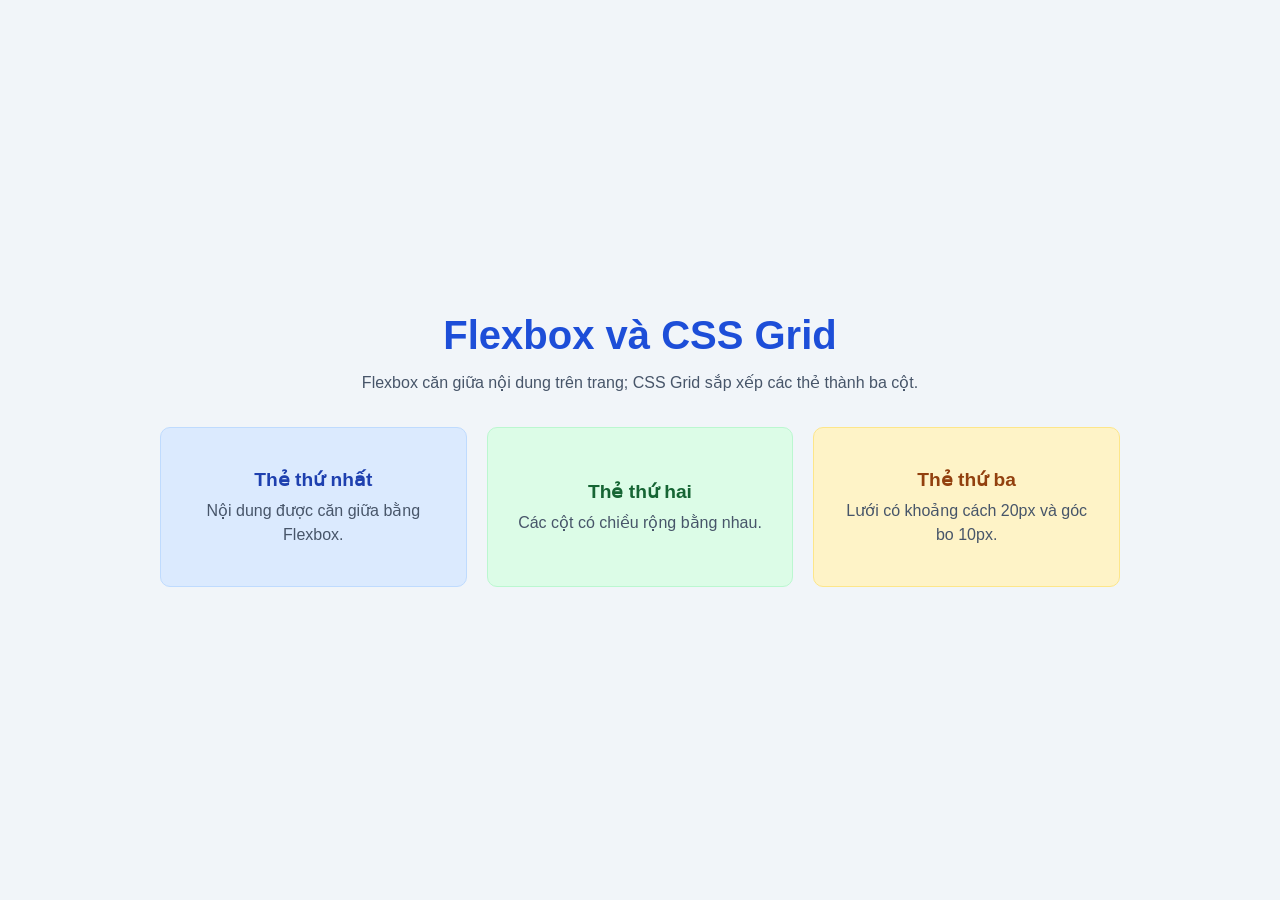
==== index.html @ f56cfe4a "BT" ====
<!doctype html>
<html lang="vi">
<head>
  <meta charset="utf-8">
  <meta name="viewport" content="width=device-width, initial-scale=1">
  <title>Flexbox và CSS Grid</title>
  <style>
    * {
      box-sizing: border-box;
    }

    body {
      margin: 0;
      font-family: Arial, sans-serif;
    }

    .container {
      min-height: 100vh;
      display: flex;
      align-items: center;
      justify-content: center;
      padding: 32px 20px;
    }

    .content {
      width: min(100%, 960px);
    }

    h1 {
      margin: 0 0 12px;
      text-align: center;
      font-size: clamp(1.75rem, 4vw, 2.5rem);
    }

    .description {
      margin: 0 0 32px;
      text-align: center;
      line-height: 1.6;
    }

    .grid {
      display: grid;
      grid-template-columns: repeat(3, minmax(0, 1fr));
      gap: 20px;
    }

    .card {
      min-height: 160px;
      display: flex;
      align-items: center;
      justify-content: center;
      padding: 24px;
      border-radius: 10px;
      text-align: center;
    }

    .card h2 {
      margin: 0 0 8px;
      font-size: 1.2rem;
    }

    .card p {
      margin: 0;
      line-height: 1.5;
    }

    @media (max-width: 640px) {
      .grid {
        grid-template-columns: 1fr;
      }
    }
  </style>
  <link rel="stylesheet" href="colors.css">
</head>
<body>
  <main class="container">
    <section class="content" aria-labelledby="page-title">
      <h1 id="page-title">Flexbox và CSS Grid</h1>
      <p class="description">
        Flexbox căn giữa nội dung trên trang; CSS Grid sắp xếp các thẻ thành ba cột.
      </p>
      <div class="grid">
        <article class="card">
          <div>
            <h2>Thẻ thứ nhất</h2>
            <p>Nội dung được căn giữa bằng Flexbox.</p>
          </div>
        </article>
        <article class="card">
          <div>
            <h2>Thẻ thứ hai</h2>
            <p>Các cột có chiều rộng bằng nhau.</p>
          </div>
        </article>
        <article class="card">
          <div>
            <h2>Thẻ thứ ba</h2>
            <p>Lưới có khoảng cách 20px và góc bo 10px.</p>
          </div>
        </article>
      </div>
    </section>
  </main>
</body>
</html>
---- colors.css ----
body {
  color: #1f2937;
  background: #f1f5f9;
}

h1 {
  color: #1d4ed8;
}

.description {
  color: #475569;
}

.card {
  background-color: #dbeafe;
  border: 1px solid #bfdbfe;
}

.card h2 {
  color: #1e40af;
}

.card p {
  color: #475569;
}

.card:nth-child(2) {
  background-color: #dcfce7;
  border-color: #bbf7d0;
}

.card:nth-child(2) h2 {
  color: #166534;
}

.card:nth-child(3) {
  background-color: #fef3c7;
  border-color: #fde68a;
}

.card:nth-child(3) h2 {
  color: #92400e;
}
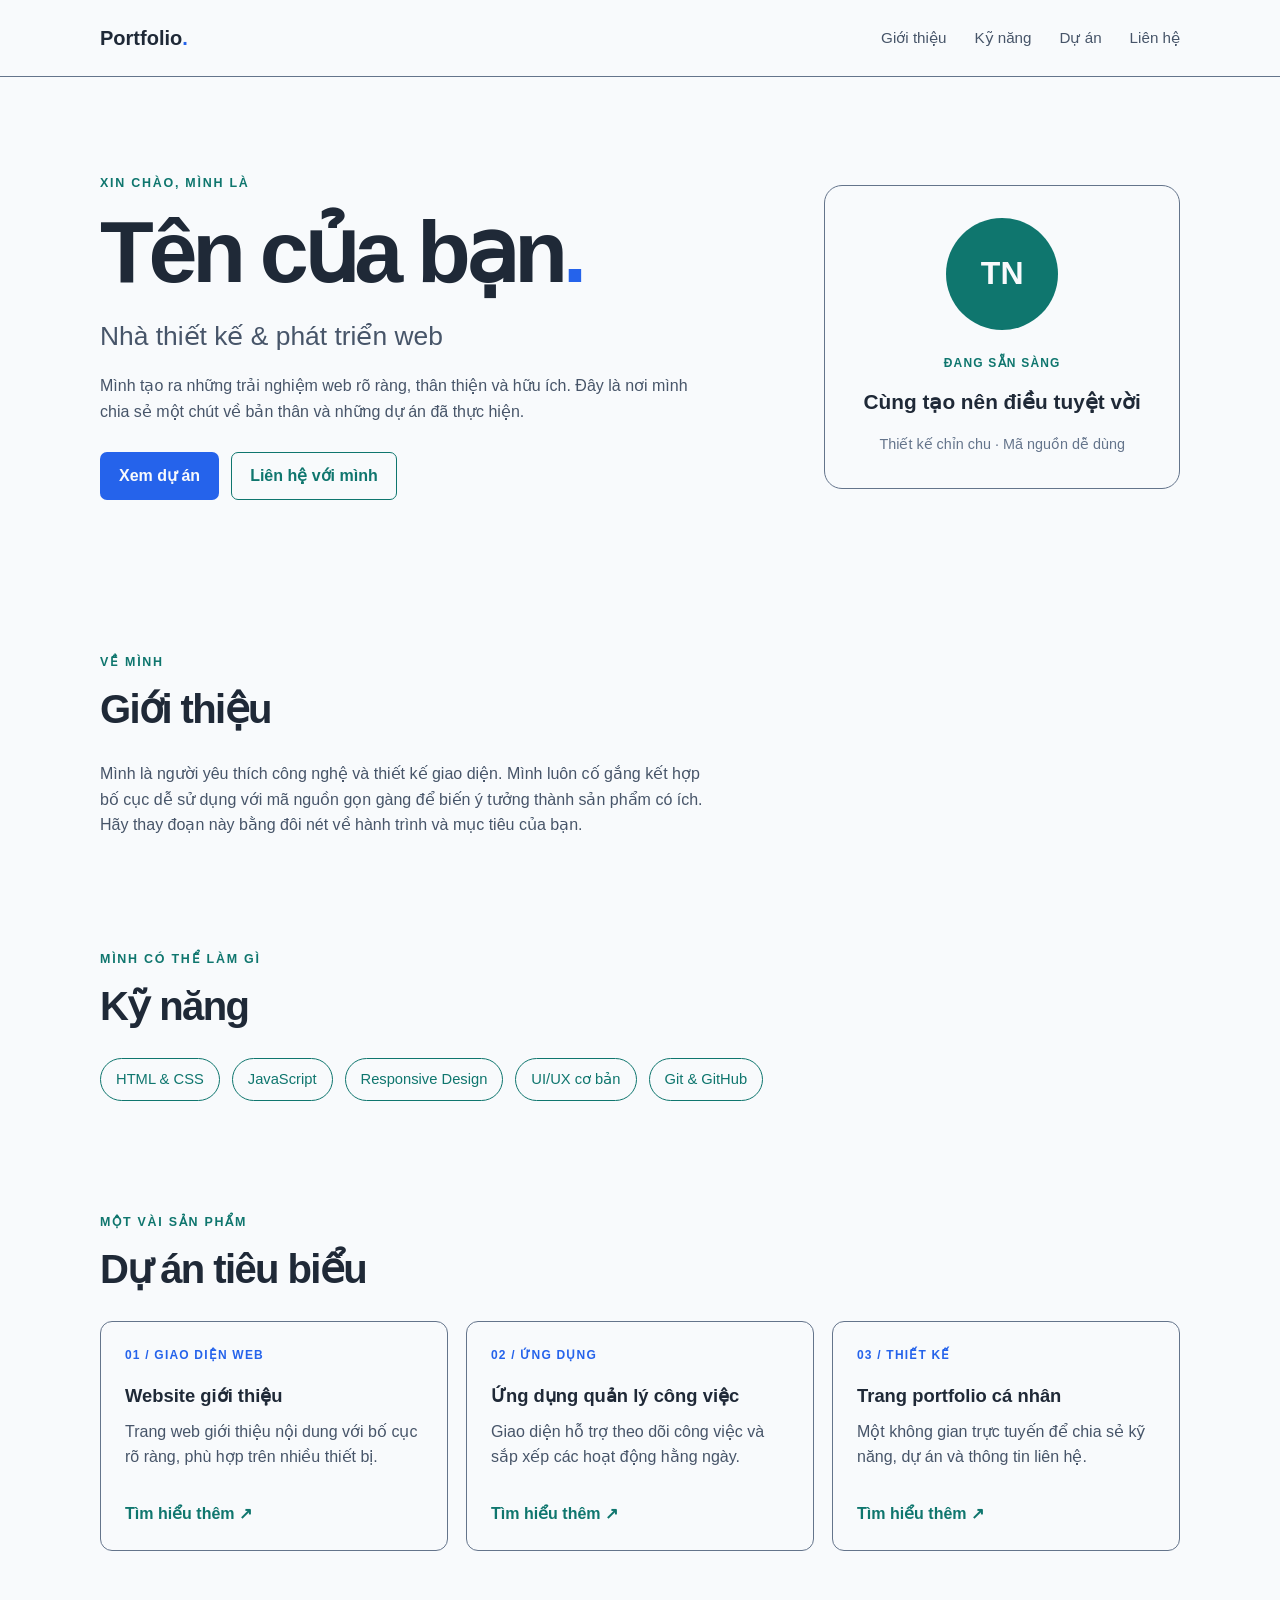
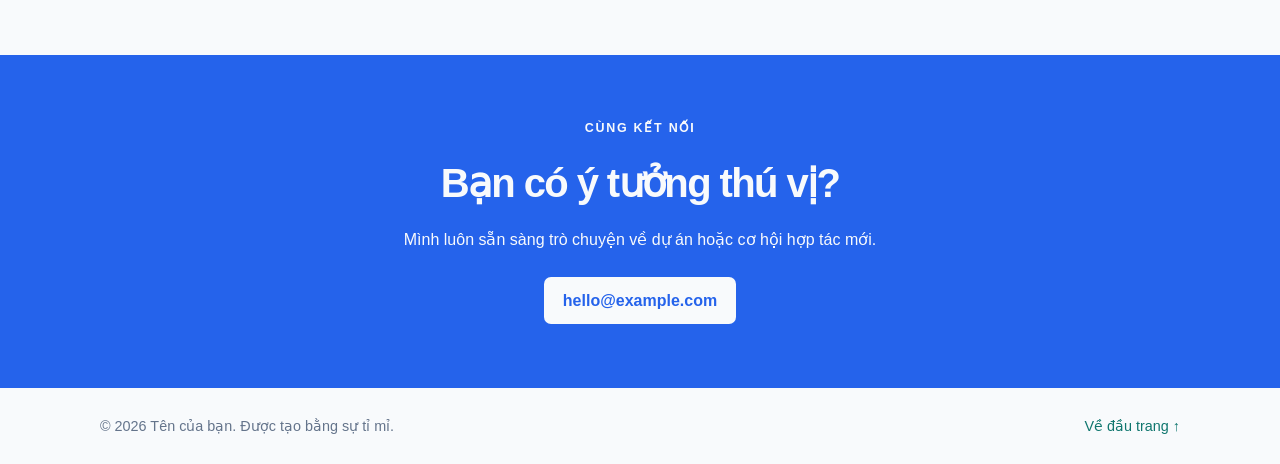
==== commit 8090b5b5: "Hoan thanh bai tap ngay 2" ====
--- a/index.html
+++ b/index.html
@@ -3,103 +3,112 @@
 <head>
   <meta charset="utf-8">
   <meta name="viewport" content="width=device-width, initial-scale=1">
-  <title>Flexbox và CSS Grid</title>
-  <style>
-    * {
-      box-sizing: border-box;
-    }
-
-    body {
-      margin: 0;
-      font-family: Arial, sans-serif;
-    }
-
-    .container {
-      min-height: 100vh;
-      display: flex;
-      align-items: center;
-      justify-content: center;
-      padding: 32px 20px;
-    }
-
-    .content {
-      width: min(100%, 960px);
-    }
-
-    h1 {
-      margin: 0 0 12px;
-      text-align: center;
-      font-size: clamp(1.75rem, 4vw, 2.5rem);
-    }
-
-    .description {
-      margin: 0 0 32px;
-      text-align: center;
-      line-height: 1.6;
-    }
-
-    .grid {
-      display: grid;
-      grid-template-columns: repeat(3, minmax(0, 1fr));
-      gap: 20px;
-    }
-
-    .card {
-      min-height: 160px;
-      display: flex;
-      align-items: center;
-      justify-content: center;
-      padding: 24px;
-      border-radius: 10px;
-      text-align: center;
-    }
-
-    .card h2 {
-      margin: 0 0 8px;
-      font-size: 1.2rem;
-    }
-
-    .card p {
-      margin: 0;
-      line-height: 1.5;
-    }
-
-    @media (max-width: 640px) {
-      .grid {
-        grid-template-columns: 1fr;
-      }
-    }
-  </style>
+  <meta name="description" content="Portfolio cá nhân giới thiệu kỹ năng, dự án và thông tin liên hệ.">
+  <title>Portfolio | Tên của bạn</title>
   <link rel="stylesheet" href="colors.css">
 </head>
 <body>
-  <main class="container">
-    <section class="content" aria-labelledby="page-title">
-      <h1 id="page-title">Flexbox và CSS Grid</h1>
-      <p class="description">
-        Flexbox căn giữa nội dung trên trang; CSS Grid sắp xếp các thẻ thành ba cột.
+  <header class="site-header">
+    <nav class="navigation container" aria-label="Điều hướng chính">
+      <a class="brand" href="#home">Portfolio<span>.</span></a>
+      <div class="nav-links">
+        <a href="#about">Giới thiệu</a>
+        <a href="#skills">Kỹ năng</a>
+        <a href="#projects">Dự án</a>
+        <a href="#contact">Liên hệ</a>
+      </div>
+    </nav>
+  </header>
+
+  <main>
+    <section class="hero container" id="home" aria-labelledby="hero-title">
+      <div class="hero-copy">
+        <p class="eyebrow">XIN CHÀO, MÌNH LÀ</p>
+        <h1 id="hero-title">Tên của bạn<span>.</span></h1>
+        <h2>Nhà thiết kế &amp; phát triển web</h2>
+        <p class="hero-description">
+          Mình tạo ra những trải nghiệm web rõ ràng, thân thiện và hữu ích.
+          Đây là nơi mình chia sẻ một chút về bản thân và những dự án đã thực hiện.
+        </p>
+        <div class="hero-actions">
+          <a class="button button-primary" href="#projects">Xem dự án</a>
+          <a class="button button-secondary" href="#contact">Liên hệ với mình</a>
+        </div>
+      </div>
+      <div class="hero-card" aria-label="Thông tin nổi bật">
+        <div class="avatar" aria-hidden="true">TN</div>
+        <p class="hero-card-label">ĐANG SẴN SÀNG</p>
+        <p class="hero-card-title">Cùng tạo nên điều tuyệt vời</p>
+        <p class="hero-card-note">Thiết kế chỉn chu · Mã nguồn dễ dùng</p>
+      </div>
+    </section>
+
+    <section class="section container" id="about" aria-labelledby="about-title">
+      <div class="section-heading">
+        <p class="eyebrow">VỀ MÌNH</p>
+        <h2 id="about-title">Giới thiệu</h2>
+      </div>
+      <p class="section-copy">
+        Mình là người yêu thích công nghệ và thiết kế giao diện. Mình luôn cố gắng
+        kết hợp bố cục dễ sử dụng với mã nguồn gọn gàng để biến ý tưởng thành sản phẩm
+        có ích. Hãy thay đoạn này bằng đôi nét về hành trình và mục tiêu của bạn.
       </p>
-      <div class="grid">
-        <article class="card">
-          <div>
-            <h2>Thẻ thứ nhất</h2>
-            <p>Nội dung được căn giữa bằng Flexbox.</p>
-          </div>
+    </section>
+
+    <section class="section container" id="skills" aria-labelledby="skills-title">
+      <div class="section-heading">
+        <p class="eyebrow">MÌNH CÓ THỂ LÀM GÌ</p>
+        <h2 id="skills-title">Kỹ năng</h2>
+      </div>
+      <ul class="skill-list">
+        <li>HTML &amp; CSS</li>
+        <li>JavaScript</li>
+        <li>Responsive Design</li>
+        <li>UI/UX cơ bản</li>
+        <li>Git &amp; GitHub</li>
+      </ul>
+    </section>
+
+    <section class="section container" id="projects" aria-labelledby="projects-title">
+      <div class="section-heading">
+        <p class="eyebrow">MỘT VÀI SẢN PHẨM</p>
+        <h2 id="projects-title">Dự án tiêu biểu</h2>
+      </div>
+      <div class="project-grid">
+        <article class="project-card">
+          <p class="project-number">01 / GIAO DIỆN WEB</p>
+          <h3>Website giới thiệu</h3>
+          <p>Trang web giới thiệu nội dung với bố cục rõ ràng, phù hợp trên nhiều thiết bị.</p>
+          <a href="#contact" aria-label="Tìm hiểu thêm về Website giới thiệu">Tìm hiểu thêm <span aria-hidden="true">↗</span></a>
         </article>
-        <article class="card">
-          <div>
-            <h2>Thẻ thứ hai</h2>
-            <p>Các cột có chiều rộng bằng nhau.</p>
-          </div>
+        <article class="project-card">
+          <p class="project-number">02 / ỨNG DỤNG</p>
+          <h3>Ứng dụng quản lý công việc</h3>
+          <p>Giao diện hỗ trợ theo dõi công việc và sắp xếp các hoạt động hằng ngày.</p>
+          <a href="#contact" aria-label="Tìm hiểu thêm về Ứng dụng quản lý công việc">Tìm hiểu thêm <span aria-hidden="true">↗</span></a>
         </article>
-        <article class="card">
-          <div>
-            <h2>Thẻ thứ ba</h2>
-            <p>Lưới có khoảng cách 20px và góc bo 10px.</p>
-          </div>
+        <article class="project-card">
+          <p class="project-number">03 / THIẾT KẾ</p>
+          <h3>Trang portfolio cá nhân</h3>
+          <p>Một không gian trực tuyến để chia sẻ kỹ năng, dự án và thông tin liên hệ.</p>
+          <a href="#contact" aria-label="Tìm hiểu thêm về Trang portfolio cá nhân">Tìm hiểu thêm <span aria-hidden="true">↗</span></a>
         </article>
       </div>
     </section>
+
+    <section class="contact-section" id="contact" aria-labelledby="contact-title">
+      <div class="container contact-content">
+        <p class="eyebrow">CÙNG KẾT NỐI</p>
+        <h2 id="contact-title">Bạn có ý tưởng thú vị?</h2>
+        <p>Mình luôn sẵn sàng trò chuyện về dự án hoặc cơ hội hợp tác mới.</p>
+        <a class="button button-light" href="mailto:hello@example.com">hello@example.com</a>
+      </div>
+    </section>
   </main>
+
+  <footer class="site-footer container">
+    <p>© 2026 Tên của bạn. Được tạo bằng sự tỉ mỉ.</p>
+    <a href="#home">Về đầu trang ↑</a>
+  </footer>
 </body>
 </html>
--- a/colors.css
+++ b/colors.css
@@ -1,43 +1,345 @@
+:root {
+  --color-primary: #2563eb;
+  --color-secondary: #0f766e;
+  --text-dark: #1f2937;
+  --text-medium: #475569;
+  --text-light: #64748b;
+  --color-background: #f8fafc;
+}
+
+* {
+  box-sizing: border-box;
+}
+
+html {
+  scroll-behavior: smooth;
+}
+
 body {
-  color: #1f2937;
-  background: #f1f5f9;
-}
-
-h1 {
-  color: #1d4ed8;
-}
-
-.description {
-  color: #475569;
-}
-
-.card {
-  background-color: #dbeafe;
-  border: 1px solid #bfdbfe;
-}
-
-.card h2 {
-  color: #1e40af;
-}
-
-.card p {
-  color: #475569;
-}
-
-.card:nth-child(2) {
-  background-color: #dcfce7;
-  border-color: #bbf7d0;
-}
-
-.card:nth-child(2) h2 {
-  color: #166534;
-}
-
-.card:nth-child(3) {
-  background-color: #fef3c7;
-  border-color: #fde68a;
-}
-
-.card:nth-child(3) h2 {
-  color: #92400e;
-}
+  margin: 0;
+  color: var(--text-dark);
+  background: var(--color-background);
+  font-family: Arial, sans-serif;
+  line-height: 1.6;
+}
+
+a {
+  color: inherit;
+  text-decoration: none;
+}
+
+.container {
+  width: min(100% - 40px, 1080px);
+  margin-inline: auto;
+}
+
+.site-header {
+  border-bottom: 1px solid var(--text-light);
+}
+
+.navigation,
+.nav-links,
+.hero-actions,
+.site-footer {
+  display: flex;
+  align-items: center;
+  justify-content: space-between;
+}
+
+.navigation {
+  min-height: 76px;
+  gap: 24px;
+}
+
+.brand {
+  color: var(--text-dark);
+  font-size: 1.25rem;
+  font-weight: 800;
+}
+
+.brand span,
+.hero h1 span {
+  color: var(--color-primary);
+}
+
+.nav-links {
+  justify-content: flex-end;
+  gap: 28px;
+  color: var(--text-medium);
+  font-size: 0.95rem;
+}
+
+.nav-links a:hover,
+.site-footer a:hover {
+  color: var(--color-primary);
+}
+
+.hero {
+  min-height: 520px;
+  display: grid;
+  grid-template-columns: minmax(0, 1.3fr) minmax(260px, 0.7fr);
+  align-items: center;
+  gap: 64px;
+  padding-block: 72px;
+}
+
+.eyebrow {
+  margin: 0 0 12px;
+  color: var(--color-secondary);
+  font-size: 0.78rem;
+  font-weight: 700;
+  letter-spacing: 0.14em;
+}
+
+.hero h1 {
+  margin: 0;
+  font-size: clamp(3rem, 8vw, 5.5rem);
+  letter-spacing: -0.06em;
+  line-height: 1.05;
+}
+
+.hero h2 {
+  margin: 16px 0 12px;
+  color: var(--text-medium);
+  font-size: clamp(1.2rem, 3vw, 1.65rem);
+  font-weight: 500;
+}
+
+.hero-description,
+.section-copy {
+  max-width: 620px;
+  color: var(--text-medium);
+}
+
+.hero-actions {
+  justify-content: flex-start;
+  flex-wrap: wrap;
+  gap: 12px;
+  margin-top: 28px;
+}
+
+.button {
+  min-height: 46px;
+  display: inline-flex;
+  align-items: center;
+  justify-content: center;
+  padding: 10px 18px;
+  border: 1px solid transparent;
+  border-radius: 7px;
+  font-weight: 700;
+  transition: transform 160ms ease, background-color 160ms ease;
+}
+
+.button:hover {
+  transform: translateY(-2px);
+}
+
+.button-primary {
+  color: var(--color-background);
+  background: var(--color-primary);
+}
+
+.button-secondary {
+  color: var(--color-secondary);
+  border-color: var(--color-secondary);
+}
+
+.hero-card {
+  padding: 32px;
+  border: 1px solid var(--text-light);
+  border-radius: 18px;
+  text-align: center;
+}
+
+.avatar {
+  width: 112px;
+  height: 112px;
+  display: grid;
+  place-items: center;
+  margin: 0 auto 24px;
+  border-radius: 50%;
+  color: var(--color-background);
+  background: var(--color-secondary);
+  font-size: 2rem;
+  font-weight: 800;
+}
+
+.hero-card-label,
+.project-number {
+  color: var(--color-secondary);
+  font-size: 0.75rem;
+  font-weight: 700;
+  letter-spacing: 0.1em;
+}
+
+.hero-card-title {
+  margin: 8px 0;
+  font-size: 1.3rem;
+  font-weight: 700;
+}
+
+.hero-card-note {
+  margin-bottom: 0;
+  color: var(--text-light);
+  font-size: 0.9rem;
+}
+
+.section {
+  padding-block: 56px;
+}
+
+.section-heading {
+  margin-bottom: 20px;
+}
+
+.section-heading .eyebrow {
+  margin-bottom: 4px;
+}
+
+.section-heading h2,
+.contact-content h2 {
+  margin: 0;
+  font-size: clamp(1.8rem, 4vw, 2.5rem);
+  letter-spacing: -0.04em;
+}
+
+.section-copy {
+  margin: 0;
+}
+
+.skill-list {
+  display: flex;
+  flex-wrap: wrap;
+  gap: 12px;
+  margin: 0;
+  padding: 0;
+  list-style: none;
+}
+
+.skill-list li {
+  padding: 9px 15px;
+  border: 1px solid var(--color-secondary);
+  border-radius: 999px;
+  color: var(--color-secondary);
+  font-size: 0.92rem;
+}
+
+.project-grid {
+  display: grid;
+  grid-template-columns: repeat(3, minmax(0, 1fr));
+  gap: 18px;
+}
+
+.project-card {
+  min-height: 230px;
+  display: flex;
+  flex-direction: column;
+  align-items: flex-start;
+  padding: 24px;
+  border: 1px solid var(--text-light);
+  border-radius: 12px;
+}
+
+.project-number {
+  margin: 0 0 16px;
+  color: var(--color-primary);
+}
+
+.project-card h3 {
+  margin: 0 0 8px;
+  font-size: 1.15rem;
+}
+
+.project-card p:not(.project-number) {
+  margin: 0 0 20px;
+  color: var(--text-medium);
+}
+
+.project-card a {
+  margin-top: auto;
+  color: var(--color-secondary);
+  font-weight: 700;
+}
+
+.contact-section {
+  margin-top: 48px;
+  padding-block: 64px;
+  color: var(--color-background);
+  background: var(--color-primary);
+}
+
+.contact-content {
+  text-align: center;
+}
+
+.contact-content .eyebrow {
+  color: var(--color-background);
+}
+
+.contact-content p:not(.eyebrow) {
+  margin: 12px 0 24px;
+  color: var(--color-background);
+}
+
+.button-light {
+  color: var(--color-primary);
+  background: var(--color-background);
+}
+
+.site-footer {
+  min-height: 76px;
+  gap: 16px;
+  color: var(--text-light);
+  font-size: 0.9rem;
+}
+
+.site-footer p {
+  margin: 0;
+}
+
+.site-footer a {
+  color: var(--color-secondary);
+}
+
+@media (max-width: 720px) {
+  .navigation {
+    align-items: flex-start;
+    flex-direction: column;
+    justify-content: center;
+    gap: 8px;
+    padding-block: 14px;
+  }
+
+  .nav-links {
+    width: 100%;
+    justify-content: flex-start;
+    flex-wrap: wrap;
+    gap: 8px 18px;
+  }
+
+  .hero {
+    grid-template-columns: 1fr;
+    gap: 36px;
+    padding-block: 56px;
+  }
+
+  .hero-card {
+    max-width: 420px;
+  }
+
+  .project-grid {
+    grid-template-columns: 1fr;
+  }
+}
+
+@media (prefers-reduced-motion: reduce) {
+  html {
+    scroll-behavior: auto;
+  }
+
+  *,
+  *::before,
+  *::after {
+    transition-duration: 0.01ms !important;
+  }
+}
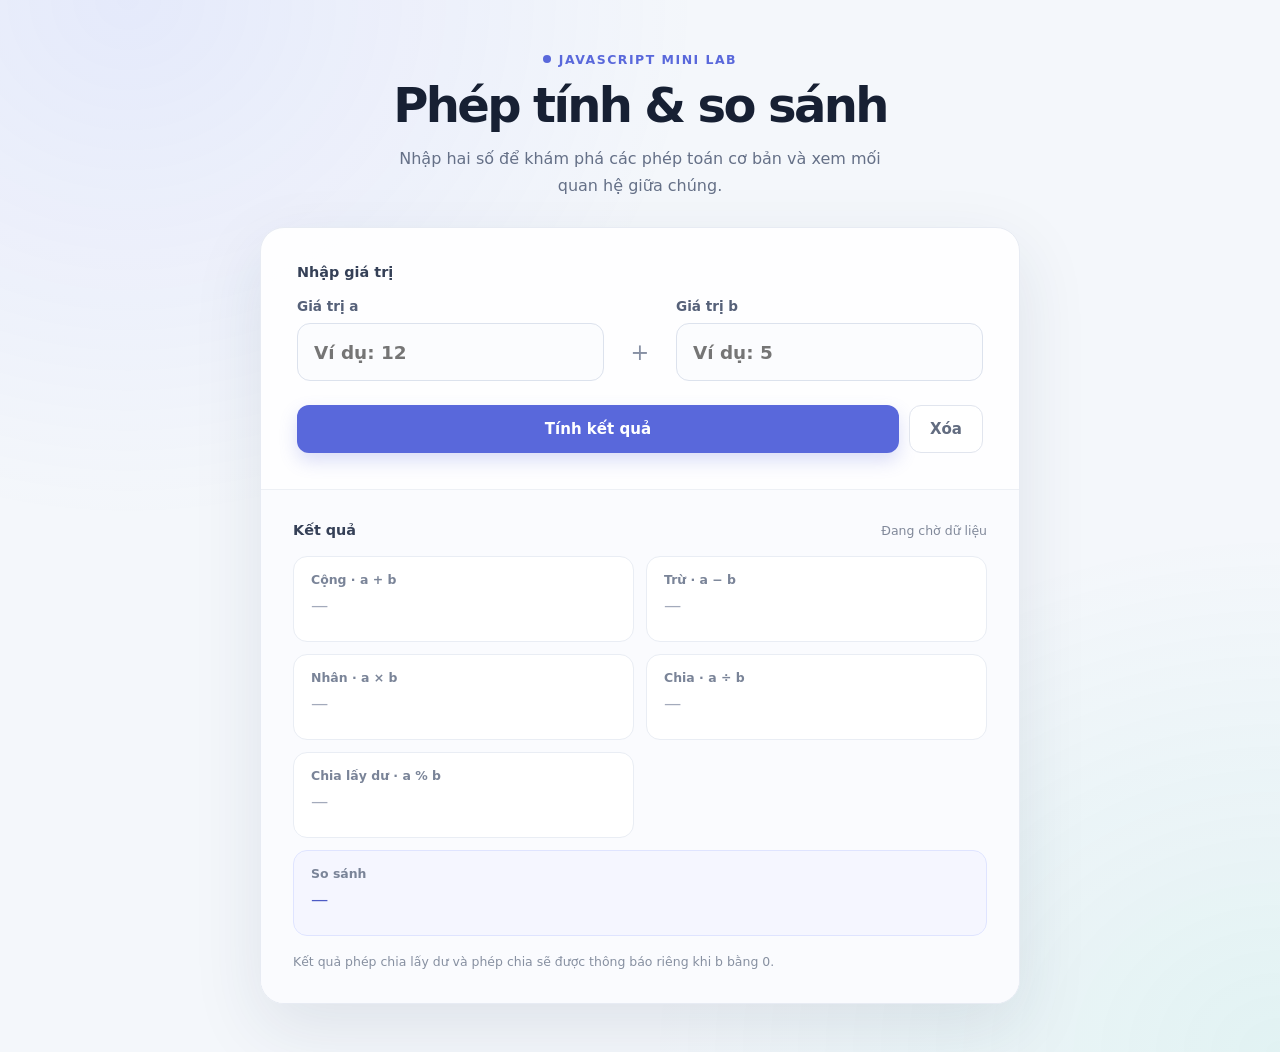
==== commit ccce707a: "HoanThanh" ====
--- a/index.html
+++ b/index.html
@@ -1,114 +1,464 @@
-<!doctype html>
-<html lang="vi">
-<head>
-  <meta charset="utf-8">
-  <meta name="viewport" content="width=device-width, initial-scale=1">
-  <meta name="description" content="Portfolio cá nhân giới thiệu kỹ năng, dự án và thông tin liên hệ.">
-  <title>Portfolio | Tên của bạn</title>
-  <link rel="stylesheet" href="colors.css">
-</head>
-<body>
-  <header class="site-header">
-    <nav class="navigation container" aria-label="Điều hướng chính">
-      <a class="brand" href="#home">Portfolio<span>.</span></a>
-      <div class="nav-links">
-        <a href="#about">Giới thiệu</a>
-        <a href="#skills">Kỹ năng</a>
-        <a href="#projects">Dự án</a>
-        <a href="#contact">Liên hệ</a>
-      </div>
-    </nav>
-  </header>
-
-  <main>
-    <section class="hero container" id="home" aria-labelledby="hero-title">
-      <div class="hero-copy">
-        <p class="eyebrow">XIN CHÀO, MÌNH LÀ</p>
-        <h1 id="hero-title">Tên của bạn<span>.</span></h1>
-        <h2>Nhà thiết kế &amp; phát triển web</h2>
-        <p class="hero-description">
-          Mình tạo ra những trải nghiệm web rõ ràng, thân thiện và hữu ích.
-          Đây là nơi mình chia sẻ một chút về bản thân và những dự án đã thực hiện.
-        </p>
-        <div class="hero-actions">
-          <a class="button button-primary" href="#projects">Xem dự án</a>
-          <a class="button button-secondary" href="#contact">Liên hệ với mình</a>
-        </div>
-      </div>
-      <div class="hero-card" aria-label="Thông tin nổi bật">
-        <div class="avatar" aria-hidden="true">TN</div>
-        <p class="hero-card-label">ĐANG SẴN SÀNG</p>
-        <p class="hero-card-title">Cùng tạo nên điều tuyệt vời</p>
-        <p class="hero-card-note">Thiết kế chỉn chu · Mã nguồn dễ dùng</p>
-      </div>
-    </section>
-
-    <section class="section container" id="about" aria-labelledby="about-title">
-      <div class="section-heading">
-        <p class="eyebrow">VỀ MÌNH</p>
-        <h2 id="about-title">Giới thiệu</h2>
-      </div>
-      <p class="section-copy">
-        Mình là người yêu thích công nghệ và thiết kế giao diện. Mình luôn cố gắng
-        kết hợp bố cục dễ sử dụng với mã nguồn gọn gàng để biến ý tưởng thành sản phẩm
-        có ích. Hãy thay đoạn này bằng đôi nét về hành trình và mục tiêu của bạn.
-      </p>
-    </section>
-
-    <section class="section container" id="skills" aria-labelledby="skills-title">
-      <div class="section-heading">
-        <p class="eyebrow">MÌNH CÓ THỂ LÀM GÌ</p>
-        <h2 id="skills-title">Kỹ năng</h2>
-      </div>
-      <ul class="skill-list">
-        <li>HTML &amp; CSS</li>
-        <li>JavaScript</li>
-        <li>Responsive Design</li>
-        <li>UI/UX cơ bản</li>
-        <li>Git &amp; GitHub</li>
-      </ul>
-    </section>
-
-    <section class="section container" id="projects" aria-labelledby="projects-title">
-      <div class="section-heading">
-        <p class="eyebrow">MỘT VÀI SẢN PHẨM</p>
-        <h2 id="projects-title">Dự án tiêu biểu</h2>
-      </div>
-      <div class="project-grid">
-        <article class="project-card">
-          <p class="project-number">01 / GIAO DIỆN WEB</p>
-          <h3>Website giới thiệu</h3>
-          <p>Trang web giới thiệu nội dung với bố cục rõ ràng, phù hợp trên nhiều thiết bị.</p>
-          <a href="#contact" aria-label="Tìm hiểu thêm về Website giới thiệu">Tìm hiểu thêm <span aria-hidden="true">↗</span></a>
-        </article>
-        <article class="project-card">
-          <p class="project-number">02 / ỨNG DỤNG</p>
-          <h3>Ứng dụng quản lý công việc</h3>
-          <p>Giao diện hỗ trợ theo dõi công việc và sắp xếp các hoạt động hằng ngày.</p>
-          <a href="#contact" aria-label="Tìm hiểu thêm về Ứng dụng quản lý công việc">Tìm hiểu thêm <span aria-hidden="true">↗</span></a>
-        </article>
-        <article class="project-card">
-          <p class="project-number">03 / THIẾT KẾ</p>
-          <h3>Trang portfolio cá nhân</h3>
-          <p>Một không gian trực tuyến để chia sẻ kỹ năng, dự án và thông tin liên hệ.</p>
-          <a href="#contact" aria-label="Tìm hiểu thêm về Trang portfolio cá nhân">Tìm hiểu thêm <span aria-hidden="true">↗</span></a>
-        </article>
-      </div>
-    </section>
-
-    <section class="contact-section" id="contact" aria-labelledby="contact-title">
-      <div class="container contact-content">
-        <p class="eyebrow">CÙNG KẾT NỐI</p>
-        <h2 id="contact-title">Bạn có ý tưởng thú vị?</h2>
-        <p>Mình luôn sẵn sàng trò chuyện về dự án hoặc cơ hội hợp tác mới.</p>
-        <a class="button button-light" href="mailto:hello@example.com">hello@example.com</a>
-      </div>
-    </section>
-  </main>
-
-  <footer class="site-footer container">
-    <p>© 2026 Tên của bạn. Được tạo bằng sự tỉ mỉ.</p>
-    <a href="#home">Về đầu trang ↑</a>
-  </footer>
-</body>
-</html>
+<!doctype html>
+<html lang="vi">
+<head>
+  <meta charset="utf-8">
+  <meta name="viewport" content="width=device-width, initial-scale=1">
+  <meta name="theme-color" content="#f4f7fb">
+  <title>Phép tính &amp; so sánh</title>
+  <style>
+    :root {
+      color-scheme: light;
+      font-family: Inter, ui-sans-serif, system-ui, -apple-system, BlinkMacSystemFont, "Segoe UI", sans-serif;
+      color: #172033;
+      background: #f4f7fb;
+      font-synthesis: none;
+      text-rendering: optimizeLegibility;
+      -webkit-font-smoothing: antialiased;
+      -moz-osx-font-smoothing: grayscale;
+    }
+
+    * {
+      box-sizing: border-box;
+    }
+
+    body {
+      min-width: 320px;
+      min-height: 100vh;
+      margin: 0;
+      padding: 48px 20px;
+      background:
+        radial-gradient(ellipse at 10% 0%, rgb(93 113 255 / 10%), transparent 35%),
+        radial-gradient(ellipse at 100% 100%, rgb(35 190 164 / 9%), transparent 35%),
+        #f4f7fb;
+    }
+
+    .app {
+      width: min(100%, 760px);
+      margin: 0 auto;
+    }
+
+    .intro {
+      margin-bottom: 28px;
+      text-align: center;
+    }
+
+    .eyebrow {
+      display: inline-flex;
+      align-items: center;
+      gap: 8px;
+      margin: 0 0 12px;
+      color: #5968db;
+      font-size: 0.78rem;
+      font-weight: 750;
+      letter-spacing: 0.12em;
+      text-transform: uppercase;
+    }
+
+    .eyebrow::before {
+      width: 8px;
+      height: 8px;
+      border-radius: 50%;
+      background: #5968db;
+      content: "";
+    }
+
+    h1 {
+      margin: 0;
+      font-size: clamp(2rem, 6vw, 3rem);
+      letter-spacing: -0.055em;
+      line-height: 1.12;
+    }
+
+    .subtitle {
+      max-width: 510px;
+      margin: 14px auto 0;
+      color: #657087;
+      font-size: 1rem;
+      line-height: 1.65;
+    }
+
+    .panel {
+      overflow: hidden;
+      border: 1px solid #e7ebf3;
+      border-radius: 24px;
+      background: rgb(255 255 255 / 92%);
+      box-shadow: 0 24px 70px rgb(34 48 82 / 10%);
+    }
+
+    .input-area {
+      padding: clamp(22px, 5vw, 36px);
+    }
+
+    .section-title {
+      margin: 0 0 18px;
+      color: #354057;
+      font-size: 0.9rem;
+      font-weight: 700;
+    }
+
+    .number-fields {
+      display: grid;
+      grid-template-columns: minmax(0, 1fr) 44px minmax(0, 1fr);
+      align-items: end;
+      gap: 14px;
+    }
+
+    .field label {
+      display: block;
+      margin-bottom: 9px;
+      color: #566179;
+      font-size: 0.85rem;
+      font-weight: 650;
+    }
+
+    .field input {
+      width: 100%;
+      min-height: 58px;
+      padding: 0 16px;
+      border: 1px solid #dce2ed;
+      border-radius: 13px;
+      outline: none;
+      background: #fbfcfe;
+      color: #172033;
+      font: inherit;
+      font-size: 1.15rem;
+      font-weight: 650;
+      transition: border-color 150ms ease, box-shadow 150ms ease, background 150ms ease;
+    }
+
+    .field input:focus {
+      border-color: #6976e8;
+      background: #fff;
+      box-shadow: 0 0 0 4px rgb(105 118 232 / 13%);
+    }
+
+    .operator {
+      display: grid;
+      width: 44px;
+      height: 58px;
+      place-items: center;
+      color: #8790a4;
+      font-size: 1.4rem;
+      font-weight: 500;
+    }
+
+    .actions {
+      display: flex;
+      flex-wrap: wrap;
+      gap: 10px;
+      margin-top: 24px;
+    }
+
+    button {
+      min-height: 48px;
+      padding: 0 20px;
+      border: 0;
+      border-radius: 12px;
+      cursor: pointer;
+      font: inherit;
+      font-size: 0.94rem;
+      font-weight: 700;
+      transition: transform 150ms ease, background 150ms ease, box-shadow 150ms ease;
+    }
+
+    button:focus-visible {
+      outline: 3px solid #aab1ff;
+      outline-offset: 3px;
+    }
+
+    button:active {
+      transform: translateY(1px);
+    }
+
+    .calculate {
+      flex: 1;
+      background: #5968db;
+      box-shadow: 0 8px 18px rgb(89 104 219 / 22%);
+      color: #fff;
+    }
+
+    .calculate:hover {
+      background: #4857c9;
+    }
+
+    .clear {
+      border: 1px solid #e1e5ee;
+      background: #fff;
+      color: #626c80;
+    }
+
+    .clear:hover {
+      background: #f7f8fb;
+    }
+
+    .results {
+      padding: clamp(22px, 5vw, 32px);
+      border-top: 1px solid #edf0f5;
+      background: #fafbfe;
+    }
+
+    .results-heading {
+      display: flex;
+      align-items: center;
+      justify-content: space-between;
+      gap: 12px;
+      margin-bottom: 18px;
+    }
+
+    .results-heading .section-title {
+      margin: 0;
+    }
+
+    .status {
+      margin: 0;
+      color: #81899a;
+      font-size: 0.78rem;
+    }
+
+    .result-grid {
+      display: grid;
+      grid-template-columns: repeat(2, minmax(0, 1fr));
+      gap: 12px;
+    }
+
+    .result-card {
+      min-height: 86px;
+      padding: 15px 17px;
+      border: 1px solid #e9edf4;
+      border-radius: 14px;
+      background: #fff;
+    }
+
+    .result-label {
+      display: block;
+      margin-bottom: 8px;
+      color: #7a8498;
+      font-size: 0.78rem;
+      font-weight: 600;
+    }
+
+    .result-value {
+      display: block;
+      overflow-wrap: anywhere;
+      color: #273149;
+      font-size: 1.08rem;
+      font-weight: 750;
+      font-variant-numeric: tabular-nums;
+    }
+
+    .result-value.empty {
+      color: #a3aabb;
+      font-weight: 500;
+    }
+
+    .comparison {
+      grid-column: 1 / -1;
+      border-color: #dfe4ff;
+      background: #f5f6ff;
+    }
+
+    .comparison .result-value {
+      color: #4d5bc5;
+    }
+
+    .footnote {
+      margin: 16px 0 0;
+      color: #8790a1;
+      font-size: 0.78rem;
+      line-height: 1.55;
+    }
+
+    @media (max-width: 520px) {
+      body {
+        padding: 32px 14px;
+      }
+
+      .number-fields {
+        grid-template-columns: minmax(0, 1fr) 30px minmax(0, 1fr);
+        gap: 8px;
+      }
+
+      .operator {
+        width: 30px;
+      }
+
+      .field input {
+        padding: 0 12px;
+      }
+
+      .result-grid {
+        grid-template-columns: 1fr;
+      }
+
+      .comparison {
+        grid-column: auto;
+      }
+    }
+
+    @media (prefers-reduced-motion: reduce) {
+      *,
+      *::before,
+      *::after {
+        scroll-behavior: auto !important;
+        transition-duration: 0.01ms !important;
+      }
+    }
+  </style>
+</head>
+<body>
+  <main class="app">
+    <header class="intro">
+      <p class="eyebrow">JavaScript mini lab</p>
+      <h1>Phép tính &amp; so sánh</h1>
+      <p class="subtitle">Nhập hai số để khám phá các phép toán cơ bản và xem mối quan hệ giữa chúng.</p>
+    </header>
+
+    <section class="panel" aria-label="Máy tính số học">
+      <form id="calculator-form" novalidate>
+        <div class="input-area">
+          <h2 class="section-title">Nhập giá trị</h2>
+          <div class="number-fields">
+            <div class="field">
+              <label for="value-a">Giá trị a</label>
+              <input id="value-a" name="a" type="number" step="any" placeholder="Ví dụ: 12" required>
+            </div>
+            <span class="operator" aria-hidden="true">+</span>
+            <div class="field">
+              <label for="value-b">Giá trị b</label>
+              <input id="value-b" name="b" type="number" step="any" placeholder="Ví dụ: 5" required>
+            </div>
+          </div>
+          <div class="actions">
+            <button class="calculate" type="submit">Tính kết quả</button>
+            <button class="clear" id="clear-button" type="button">Xóa</button>
+          </div>
+        </div>
+      </form>
+
+      <section class="results" aria-labelledby="results-title" aria-live="polite">
+        <div class="results-heading">
+          <h2 class="section-title" id="results-title">Kết quả</h2>
+          <p class="status" id="status">Đang chờ dữ liệu</p>
+        </div>
+        <div class="result-grid">
+          <article class="result-card">
+            <span class="result-label">Cộng · a + b</span>
+            <output class="result-value empty" id="addition">—</output>
+          </article>
+          <article class="result-card">
+            <span class="result-label">Trừ · a − b</span>
+            <output class="result-value empty" id="subtraction">—</output>
+          </article>
+          <article class="result-card">
+            <span class="result-label">Nhân · a × b</span>
+            <output class="result-value empty" id="multiplication">—</output>
+          </article>
+          <article class="result-card">
+            <span class="result-label">Chia · a ÷ b</span>
+            <output class="result-value empty" id="division">—</output>
+          </article>
+          <article class="result-card">
+            <span class="result-label">Chia lấy dư · a % b</span>
+            <output class="result-value empty" id="remainder">—</output>
+          </article>
+          <article class="result-card comparison">
+            <span class="result-label">So sánh</span>
+            <output class="result-value empty" id="comparison">—</output>
+          </article>
+        </div>
+        <p class="footnote">Kết quả phép chia lấy dư và phép chia sẽ được thông báo riêng khi b bằng 0.</p>
+      </section>
+    </section>
+  </main>
+
+  <script>
+    // Lấy các phần tử trên trang để đọc dữ liệu và cập nhật kết quả.
+    const form = document.querySelector("#calculator-form");
+    const inputA = document.querySelector("#value-a");
+    const inputB = document.querySelector("#value-b");
+    const status = document.querySelector("#status");
+    const output = {
+      addition: document.querySelector("#addition"),
+      subtraction: document.querySelector("#subtraction"),
+      multiplication: document.querySelector("#multiplication"),
+      division: document.querySelector("#division"),
+      remainder: document.querySelector("#remainder"),
+      comparison: document.querySelector("#comparison")
+    };
+
+    // Định dạng số theo quy ước tiếng Việt và giới hạn tối đa 10 chữ số thập phân.
+    const numberFormat = new Intl.NumberFormat("vi-VN", {
+      maximumFractionDigits: 10
+    });
+
+    // Chuyển số thành chuỗi dễ đọc; báo riêng nếu kết quả quá lớn hoặc không hữu hạn.
+    function formatResult(value) {
+      return Number.isFinite(value) ? numberFormat.format(value) : "Kết quả vượt giới hạn";
+    }
+
+    // Hiển thị một giá trị trong ô kết quả và bỏ kiểu chữ mờ dành cho trạng thái trống.
+    function setResult(element, value) {
+      element.textContent = value;
+      element.classList.remove("empty");
+    }
+
+    // Đưa các ô kết quả về trạng thái ban đầu và cập nhật thông báo trạng thái.
+    function clearResults() {
+      Object.values(output).forEach((element) => {
+        element.textContent = "—";
+        element.classList.add("empty");
+      });
+      status.textContent = "Đang chờ dữ liệu";
+    }
+
+    // Xử lý khi gửi biểu mẫu: kiểm tra dữ liệu, tính toán và hiển thị các kết quả.
+    form.addEventListener("submit", (event) => {
+      // Ngăn trình duyệt tải lại trang khi gửi biểu mẫu.
+      event.preventDefault();
+
+      // Kiểm tra các ô bắt buộc; nếu thiếu dữ liệu thì dừng và báo cho người dùng.
+      if (!form.reportValidity()) {
+        status.textContent = "Vui lòng nhập đủ hai giá trị";
+        return;
+      }
+
+      // valueAsNumber đọc nội dung ô nhập trực tiếp dưới dạng số.
+      const a = inputA.valueAsNumber;
+      const b = inputB.valueAsNumber;
+
+      // Chặn các giá trị không phải số hữu hạn trước khi thực hiện phép tính.
+      if (!Number.isFinite(a) || !Number.isFinite(b)) {
+        status.textContent = "Giá trị nhập vào không hợp lệ";
+        return;
+      }
+
+      // Tính và hiển thị các phép toán số học cơ bản.
+      setResult(output.addition, formatResult(a + b));
+      setResult(output.subtraction, formatResult(a - b));
+      setResult(output.multiplication, formatResult(a * b));
+
+      // Tránh phép chia và phép chia lấy dư cho 0.
+      setResult(output.division, b === 0 ? "Không thể chia cho 0" : formatResult(a / b));
+      setResult(output.remainder, b === 0 ? "Không thể chia cho 0" : formatResult(a % b));
+
+      // So sánh hai số và hiển thị quan hệ giữa a và b.
+      if (a === b) {
+        setResult(output.comparison, "a bằng b");
+      } else if (a > b) {
+        setResult(output.comparison, "a lớn hơn b");
+      } else {
+        setResult(output.comparison, "a nhỏ hơn b");
+      }
+
+      status.textContent = "Đã tính xong";
+    });
+
+    // Xử lý nút Xóa: đặt lại biểu mẫu, xóa kết quả và đưa con trỏ về ô a.
+    document.querySelector("#clear-button").addEventListener("click", () => {
+      form.reset();
+      clearResults();
+      inputA.focus();
+    });
+  </script>
+</body>
+</html>
